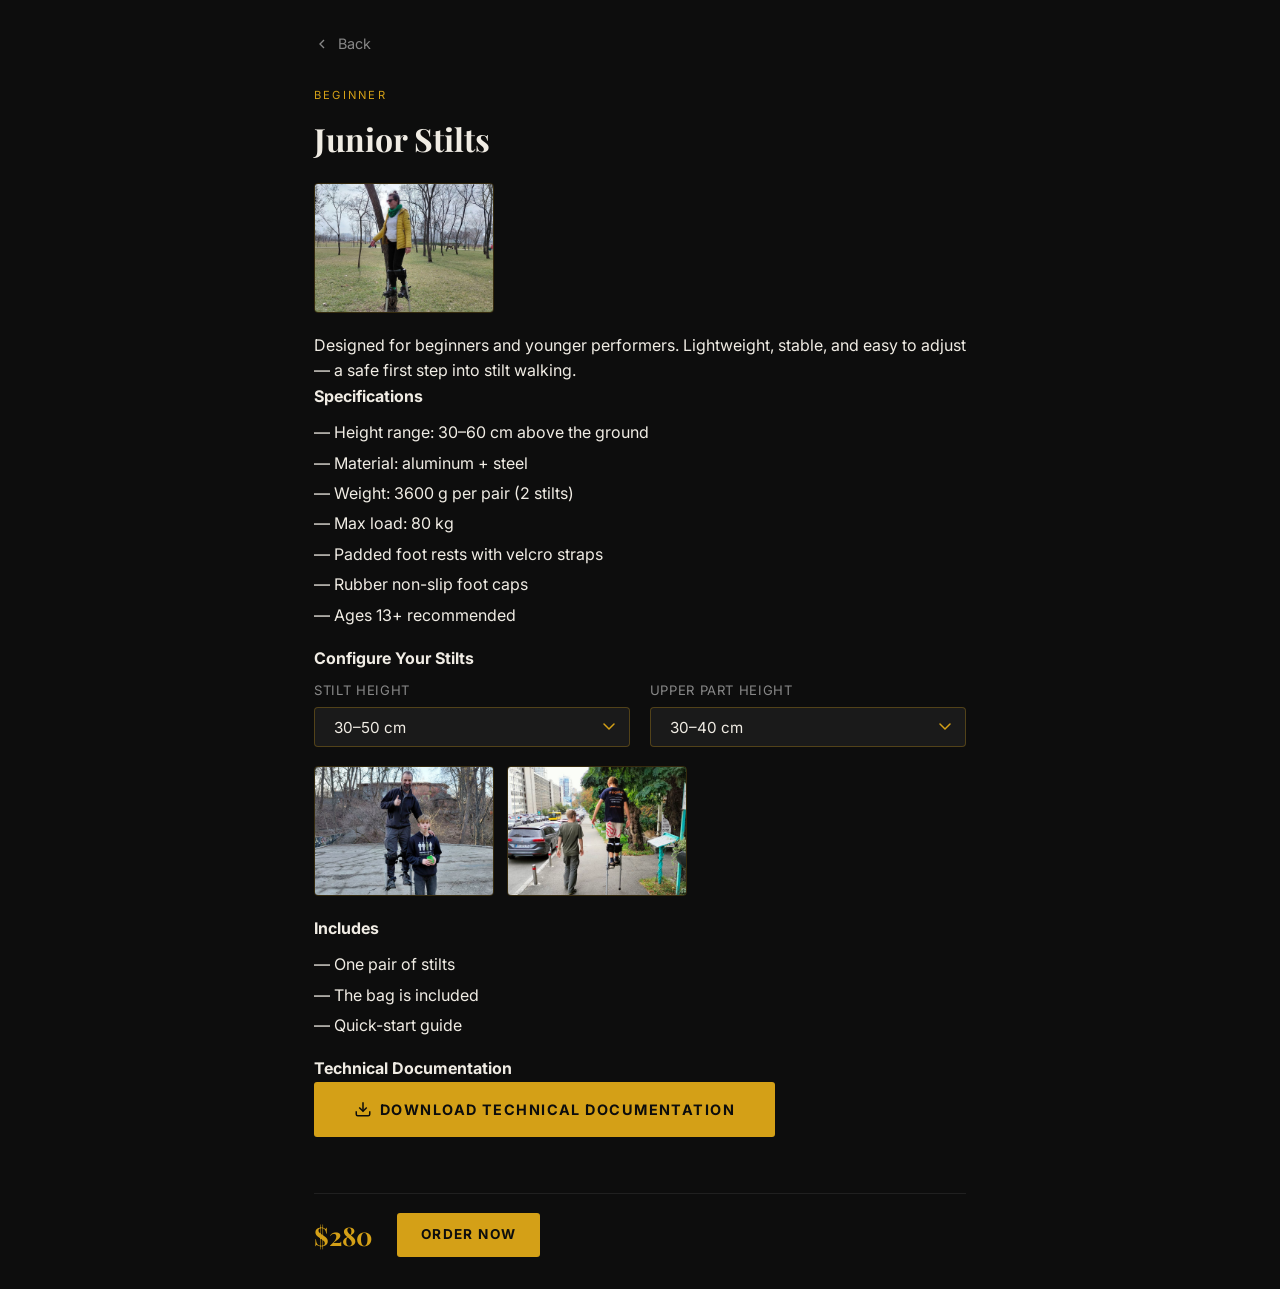
==== junior.html @ 0245d5d0 "Окремі вікна для товарів, додано фото в git" ====
<!DOCTYPE html>
<html lang="en">
<head>
  <meta charset="UTF-8" />
  <meta name="viewport" content="width=device-width, initial-scale=1.0" />
  <title>Junior Stilts — Dragon.Stilts</title>
  <link rel="preconnect" href="https://fonts.googleapis.com" />
  <link href="https://fonts.googleapis.com/css2?family=Playfair+Display:wght@700&family=Inter:wght@400;600;700&display=swap" rel="stylesheet" />
  <link rel="stylesheet" href="style.css" />
  <style>
    body { padding: 2rem 1.5rem; max-width: 700px; margin: 0 auto; }
    .product-page-back { display:inline-flex; align-items:center; gap:0.5rem; color:var(--gray); text-decoration:none; font-size:0.9rem; margin-bottom:2rem; transition:color 0.2s; }
    .product-page-back:hover { color:var(--accent); }
    .product-page-back svg { width:16px; height:16px; }
  </style>
</head>
<body>

  <a href="javascript:window.close()" class="product-page-back">
    <svg viewBox="0 0 24 24" fill="none" stroke="currentColor" stroke-width="2"><polyline points="15 18 9 12 15 6"/></svg>
    Back
  </a>

  <p class="product-card-tag">Beginner</p>
  <h1 style="font-family:var(--font-serif);font-size:2rem;color:var(--text);margin:0.3rem 0 1.2rem;">Junior Stilts</h1>

  <div class="modal-images">
    <img src="Gallery/stilts01.jpg" alt="Junior Stilts" class="modal-img-thumb" />
  </div>

  <p>Designed for beginners and younger performers. Lightweight, stable, and easy to adjust — a safe first step into stilt walking.</p>

  <h4>Specifications</h4>
  <ul style="list-style:none;margin:0.5rem 0 1rem;line-height:1.9;">
    <li>— Height range: 30–60 cm above the ground</li>
    <li>— Material: aluminum + steel</li>
    <li>— Weight: 3600 g per pair (2 stilts)</li>
    <li>— Max load: 80 kg</li>
    <li>— Padded foot rests with velcro straps</li>
    <li>— Rubber non-slip foot caps</li>
    <li>— Ages 13+ recommended</li>
  </ul>

  <h4>Configure Your Stilts</h4>
  <div class="dropdowns-row">
    <div class="dropdown-group">
      <label class="dropdown-label" for="junior-height">Stilt Height</label>
      <select class="height-select" id="junior-height">
        <option value="0">30–50 cm</option>
        <option value="40">60–90 cm (+$40)</option>
      </select>
    </div>
    <div class="dropdown-group">
      <label class="dropdown-label" for="junior-upper">Upper Part Height</label>
      <select class="height-select" id="junior-upper">
        <option value="0">30–40 cm</option>
        <option value="10">20–30 cm (+$10)</option>
        <option value="20">40–50 cm (+$20)</option>
      </select>
    </div>
  </div>

  <div class="modal-images" style="margin-top:1.2rem;">
    <img src="Gallery/stilts02.jpg" alt="Junior Stilts detail" class="modal-img-thumb" />
    <img src="Gallery/stilts03.jpg" alt="Junior Stilts side" class="modal-img-thumb" />
  </div>

  <h4>Includes</h4>
  <ul style="list-style:none;margin:0.5rem 0 1rem;line-height:1.9;">
    <li>— One pair of stilts</li>
    <li>— The bag is included</li>
    <li>— Quick-start guide</li>
  </ul>

  <h4>Technical Documentation</h4>
  <a href="Ergo Tripod Dragon.Kinbaku 2026_04_13.pdf" download class="btn" style="display:inline-flex;align-items:center;gap:0.5rem;margin-bottom:2rem;">
    <svg viewBox="0 0 24 24" fill="none" stroke="currentColor" stroke-width="2" style="width:18px;height:18px;"><path d="M21 15v4a2 2 0 0 1-2 2H5a2 2 0 0 1-2-2v-4"/><polyline points="7 10 12 15 17 10"/><line x1="12" y1="15" x2="12" y2="3"/></svg>
    Download Technical Documentation
  </a>

  <div class="details-footer">
    <span class="details-price" id="junior-price">$280</span>
    <a href="index.html#contact" class="btn" style="font-size:0.85rem;padding:0.7rem 1.5rem;">Order Now</a>
  </div>

  <!-- Lightbox -->
  <div class="lightbox" id="lightbox">
    <button class="lightbox-close">&times;</button>
    <img id="lightbox-img" src="" alt="" />
  </div>

  <script>
    // Price calculator
    const BASE = 280;
    function updatePrice() {
      const h = parseInt(document.getElementById('junior-height').value) || 0;
      const u = parseInt(document.getElementById('junior-upper').value) || 0;
      document.getElementById('junior-price').textContent = '$' + (BASE + h + u);
    }
    document.getElementById('junior-height').addEventListener('change', updatePrice);
    document.getElementById('junior-upper').addEventListener('change', updatePrice);

    // Lightbox
    const lightbox = document.getElementById('lightbox');
    const lightboxImg = document.getElementById('lightbox-img');
    document.querySelectorAll('.modal-img-thumb').forEach(img => {
      img.addEventListener('click', () => {
        lightboxImg.src = img.src;
        lightbox.classList.add('open');
      });
    });
    document.querySelector('.lightbox-close').addEventListener('click', () => lightbox.classList.remove('open'));
    lightbox.addEventListener('click', e => { if (e.target === lightbox) lightbox.classList.remove('open'); });
  </script>

</body>
</html>
---- style.css ----
/* === Variables === */
:root {
  --bg: #0d0d0d;
  --bg2: #141414;
  --accent: #d4a017;
  --accent2: #c0392b;
  --text: #f0ece4;
  --gray: #888;
  --font-serif: 'Playfair Display', Georgia, serif;
  --font-sans: 'Inter', system-ui, sans-serif;
}

* { box-sizing: border-box; margin: 0; padding: 0; }

html { scroll-behavior: smooth; }

body {
  background: var(--bg);
  color: var(--text);
  font-family: var(--font-sans);
  line-height: 1.6;
}

/* === Nav === */
nav {
  position: fixed;
  top: 0; left: 0; right: 0;
  z-index: 100;
  display: flex;
  align-items: center;
  justify-content: space-between;
  padding: 1.2rem 2.5rem;
  background: rgba(13,13,13,0.92);
  backdrop-filter: blur(8px);
  border-bottom: 1px solid rgba(212,160,23,0.15);
}

.nav-logo {
  font-family: var(--font-serif);
  font-size: 1.3rem;
  color: var(--accent);
  text-decoration: none;
  letter-spacing: 0.05em;
}

.nav-links {
  list-style: none;
  display: flex;
  gap: 2.5rem;
}

.nav-links a {
  color: var(--text);
  text-decoration: none;
  font-size: 0.85rem;
  letter-spacing: 0.15em;
  text-transform: uppercase;
  opacity: 0.8;
  transition: opacity 0.2s, color 0.2s;
}

.nav-links a:hover { opacity: 1; color: var(--accent); }

/* Burger */
.burger {
  display: none;
  flex-direction: column;
  gap: 5px;
  background: none;
  border: none;
  cursor: pointer;
  padding: 4px;
}
.burger span {
  display: block;
  width: 24px; height: 2px;
  background: var(--text);
  transition: all 0.3s;
}
.burger.active span:nth-child(1) { transform: translateY(7px) rotate(45deg); }
.burger.active span:nth-child(2) { opacity: 0; }
.burger.active span:nth-child(3) { transform: translateY(-7px) rotate(-45deg); }

@media (max-width: 700px) {
  .burger { display: flex; }
  .nav-links {
    display: none;
    position: absolute;
    top: 100%; left: 0; right: 0;
    flex-direction: column;
    gap: 0;
    background: rgba(13,13,13,0.98);
    border-bottom: 1px solid rgba(212,160,23,0.2);
  }
  .nav-links.open { display: flex; }
  .nav-links li { border-top: 1px solid rgba(255,255,255,0.05); }
  .nav-links a { display: block; padding: 1rem 2.5rem; }
}

/* === Hero === */
#hero {
  min-height: 100vh;
  display: flex;
  align-items: center;
  justify-content: center;
  text-align: center;
  padding: 8rem 2rem 4rem;
  position: relative;
  overflow: hidden;
}

.hero-bg {
  position: absolute;
  inset: 0;
  background:
    radial-gradient(ellipse 60% 60% at 50% 40%, rgba(212,160,23,0.08) 0%, transparent 70%),
    radial-gradient(ellipse 40% 40% at 80% 70%, rgba(192,57,43,0.06) 0%, transparent 60%);
}

.hero-lines {
  position: absolute;
  inset: 0;
  background-image:
    repeating-linear-gradient(90deg, rgba(212,160,23,0.04) 0px, rgba(212,160,23,0.04) 1px, transparent 1px, transparent 80px);
  pointer-events: none;
}

.hero-content { position: relative; z-index: 1; max-width: 800px; }

.hero-tag {
  display: inline-block;
  font-size: 0.75rem;
  letter-spacing: 0.3em;
  text-transform: uppercase;
  color: var(--accent);
  border: 1px solid rgba(212,160,23,0.4);
  padding: 0.4rem 1.2rem;
  border-radius: 2px;
  margin-bottom: 2rem;
}

.hero-title {
  font-family: var(--font-serif);
  font-size: clamp(3rem, 8vw, 6rem);
  font-weight: 700;
  line-height: 1.05;
  color: var(--text);
  margin-bottom: 1.5rem;
}

.hero-title span { color: var(--accent); }

.hero-desc {
  font-size: 1.1rem;
  color: var(--gray);
  max-width: 520px;
  margin: 0 auto 2.5rem;
  line-height: 1.8;
}

.btn {
  display: inline-block;
  padding: 1rem 2.5rem;
  background: var(--accent);
  color: #0d0d0d;
  text-decoration: none;
  font-weight: 700;
  font-size: 0.9rem;
  letter-spacing: 0.1em;
  text-transform: uppercase;
  border-radius: 3px;
  transition: opacity 0.2s, transform 0.2s;
}
.btn:hover { opacity: 0.85; transform: translateY(-2px); }

.btn-outline {
  display: inline-block;
  padding: 1rem 2.5rem;
  border: 1px solid var(--accent);
  color: var(--accent);
  text-decoration: none;
  font-weight: 600;
  font-size: 0.9rem;
  letter-spacing: 0.1em;
  text-transform: uppercase;
  border-radius: 3px;
  transition: background 0.2s, color 0.2s;
  margin-left: 1rem;
}
.btn-outline:hover { background: var(--accent); color: #0d0d0d; }

/* === Section commons === */
section { padding: 6rem 2rem; }

.section-label {
  font-size: 0.72rem;
  letter-spacing: 0.3em;
  text-transform: uppercase;
  color: var(--accent);
  margin-bottom: 0.75rem;
}

.section-title {
  font-family: var(--font-serif);
  font-size: clamp(2rem, 4vw, 3rem);
  font-weight: 700;
  color: var(--text);
  margin-bottom: 3rem;
}

/* === Products === */
#products { background: var(--bg2); }

.products-grid {
  max-width: 1100px;
  margin: 0 auto;
  display: grid;
  grid-template-columns: repeat(auto-fit, minmax(300px, 1fr));
  gap: 2rem;
}

.product-card {
  background: #1a1a1a;
  border: 1px solid rgba(212,160,23,0.12);
  border-radius: 4px;
  overflow: hidden;
  transition: border-color 0.3s, transform 0.3s;
  cursor: pointer;
}

.product-card:hover {
  border-color: rgba(212,160,23,0.5);
  transform: translateY(-4px);
}

.product-card-img {
  width: 100%;
  height: 220px;
  background: linear-gradient(135deg, #1e1e1e 0%, #2a2a2a 100%);
  display: flex;
  align-items: center;
  justify-content: center;
  font-size: 4rem;
}

.product-card-body { padding: 1.5rem; }

.product-card-tag {
  font-size: 0.7rem;
  letter-spacing: 0.2em;
  text-transform: uppercase;
  color: var(--accent);
  margin-bottom: 0.5rem;
}

.product-card-name {
  font-family: var(--font-serif);
  font-size: 1.3rem;
  color: var(--text);
  margin-bottom: 0.5rem;
}

.product-card-desc {
  font-size: 0.88rem;
  color: var(--gray);
  line-height: 1.7;
  margin-bottom: 1.2rem;
}

.product-card-price {
  font-size: 1.4rem;
  font-weight: 700;
  color: var(--accent);
  margin-bottom: 1rem;
}

.product-card-link {
  font-size: 0.8rem;
  letter-spacing: 0.15em;
  text-transform: uppercase;
  color: var(--accent);
  text-decoration: none;
  border-bottom: 1px solid rgba(212,160,23,0.4);
  transition: border-color 0.2s;
}
.product-card-link:hover { border-color: var(--accent); }

/* === Why us === */
#why { max-width: 1100px; margin: 0 auto; }

.why-grid {
  display: grid;
  grid-template-columns: repeat(auto-fit, minmax(220px, 1fr));
  gap: 2.5rem;
}

.why-item { }

.why-icon {
  font-size: 2rem;
  margin-bottom: 1rem;
}

.why-title {
  font-family: var(--font-serif);
  font-size: 1.1rem;
  color: var(--text);
  margin-bottom: 0.5rem;
}

.why-desc { font-size: 0.88rem; color: var(--gray); line-height: 1.7; }

/* === About === */
#about {
  background: var(--bg2);
  border-top: 1px solid rgba(212,160,23,0.1);
  border-bottom: 1px solid rgba(212,160,23,0.1);
}

.about-inner {
  max-width: 700px;
  margin: 0 auto;
}

.about-inner p {
  color: var(--gray);
  font-size: 1rem;
  line-height: 1.9;
  margin-bottom: 1.2rem;
}

.about-stats {
  display: flex;
  gap: 3rem;
  margin-top: 2.5rem;
  flex-wrap: wrap;
}

.stat-num {
  font-family: var(--font-serif);
  font-size: 2.5rem;
  color: var(--accent);
  font-weight: 700;
}

.stat-label { font-size: 0.8rem; color: var(--gray); letter-spacing: 0.1em; text-transform: uppercase; }

/* === Contact === */
#contact { max-width: 700px; margin: 0 auto; }

.contact-desc { color: var(--gray); margin-bottom: 2.5rem; line-height: 1.8; }

.contact-links { display: flex; flex-direction: column; gap: 1rem; }

.contact-link {
  display: flex;
  align-items: center;
  gap: 1rem;
  color: var(--text);
  text-decoration: none;
  font-size: 0.95rem;
  padding: 1rem 1.5rem;
  border: 1px solid rgba(255,255,255,0.08);
  border-radius: 4px;
  transition: border-color 0.2s, background 0.2s;
}

.contact-link:hover {
  border-color: rgba(212,160,23,0.4);
  background: rgba(212,160,23,0.04);
  color: var(--accent);
}

.contact-link svg { width: 20px; height: 20px; flex-shrink: 0; }

/* === Modal === */
.modal-overlay {
  display: none;
  position: fixed;
  inset: 0;
  background: rgba(0,0,0,0.82);
  z-index: 1000;
  align-items: center;
  justify-content: center;
  padding: 1.5rem;
}
.modal-overlay.open { display: flex; }

.modal-box {
  background: #141414;
  border: 1px solid rgba(212,160,23,0.2);
  border-radius: 6px;
  max-width: 640px;
  width: 100%;
  max-height: 88vh;
  overflow-y: auto;
  padding: 2.5rem 2rem 2rem;
  position: relative;
  color: var(--gray);
  font-size: 0.93rem;
  line-height: 1.8;
}

.modal-close {
  position: absolute;
  top: 1rem;
  right: 1.2rem;
  background: none;
  border: none;
  color: var(--gray);
  font-size: 1.8rem;
  cursor: pointer;
  line-height: 1;
  transition: color 0.2s;
}
.modal-close:hover { color: var(--accent); }

.modal-title {
  font-family: var(--font-serif);
  font-size: 1.8rem;
  color: var(--text);
  margin-bottom: 0.3rem;
}

.modal-box h4 {
  color: var(--text);
  font-family: var(--font-serif);
  font-weight: normal;
  margin: 1.5rem 0 0.5rem;
  font-size: 1.05rem;
}
.modal-box ul { list-style: none; margin: 0.5rem 0 1rem; }
.modal-box ul li::before { content: "— "; color: var(--accent); }
.modal-box p { margin-bottom: 0.5rem; }

/* Images in modal */
.modal-images {
  display: flex;
  gap: 0.8rem;
  margin: 1.2rem 0;
  flex-wrap: wrap;
}
.modal-img-thumb {
  width: 180px;
  height: 130px;
  object-fit: cover;
  border-radius: 4px;
  border: 1px solid rgba(212,160,23,0.2);
  cursor: zoom-in;
  transition: border-color 0.2s, transform 0.2s;
}
.modal-img-thumb:hover {
  border-color: var(--accent);
  transform: scale(1.03);
}

/* Dropdowns row */
.dropdowns-row {
  display: flex;
  gap: 1.2rem;
  flex-wrap: wrap;
  margin: 0.5rem 0 1.2rem;
}
.dropdown-group {
  display: flex;
  flex-direction: column;
  gap: 0.4rem;
  flex: 1;
  min-width: 160px;
}
.dropdown-label {
  font-size: 0.82rem;
  color: var(--gray);
  letter-spacing: 0.05em;
  text-transform: uppercase;
}
/* Height dropdown */
.height-select-wrap {
  margin: 0.5rem 0 1.2rem;
}
.height-select {
  background: #1a1a1a;
  color: var(--text);
  border: 1px solid rgba(212,160,23,0.3);
  border-radius: 4px;
  padding: 0.6rem 1.2rem;
  font-size: 0.95rem;
  font-family: var(--font-sans);
  cursor: pointer;
  outline: none;
  min-width: 160px;
  appearance: none;
  background-image: url("data:image/svg+xml,%3Csvg xmlns='http://www.w3.org/2000/svg' width='12' height='8' viewBox='0 0 12 8'%3E%3Cpath d='M1 1l5 5 5-5' stroke='%23d4a017' stroke-width='1.5' fill='none' stroke-linecap='round'/%3E%3C/svg%3E");
  background-repeat: no-repeat;
  background-position: right 0.9rem center;
  padding-right: 2.5rem;
}
.height-select:focus { border-color: var(--accent); }
.height-select option { background: #1a1a1a; }

/* Lightbox */
.lightbox {
  display: none;
  position: fixed;
  inset: 0;
  background: rgba(0,0,0,0.95);
  z-index: 2000;
  align-items: center;
  justify-content: center;
}
.lightbox.open { display: flex; }
.lightbox img {
  max-width: 92vw;
  max-height: 92vh;
  object-fit: contain;
  border-radius: 4px;
}
.lightbox-close {
  position: fixed;
  top: 1.2rem;
  right: 1.5rem;
  background: none;
  border: none;
  color: #fff;
  font-size: 2.2rem;
  cursor: pointer;
  z-index: 2001;
  line-height: 1;
}
.lightbox-close:hover { color: var(--accent); }

.details-footer {
  display: flex;
  align-items: center;
  gap: 1.5rem;
  margin-top: 1.5rem;
  padding-top: 1.2rem;
  border-top: 1px solid rgba(255,255,255,0.08);
}

.details-price {
  font-size: 1.6rem;
  font-weight: 700;
  color: var(--accent);
  font-family: var(--font-serif);
}

/* === Footer === */
footer {
  text-align: center;
  padding: 2rem;
  color: var(--gray);
  font-size: 0.82rem;
  border-top: 1px solid rgba(255,255,255,0.06);
  letter-spacing: 0.05em;
}

/* === Fade-in === */
.fade-in { opacity: 0; transform: translateY(24px); transition: opacity 0.7s ease, transform 0.7s ease; }
.fade-in.visible { opacity: 1; transform: translateY(0); }

/* === Responsive === */
@media (max-width: 600px) {
  nav { padding: 1rem 1.5rem; }
  section { padding: 4rem 1.5rem; }
  .btn-outline { margin-left: 0; margin-top: 1rem; }
  .about-stats { gap: 2rem; }
  .modal-header, .modal-scroll, .modal-footer { padding-left: 1.2rem; padding-right: 1.2rem; }
}
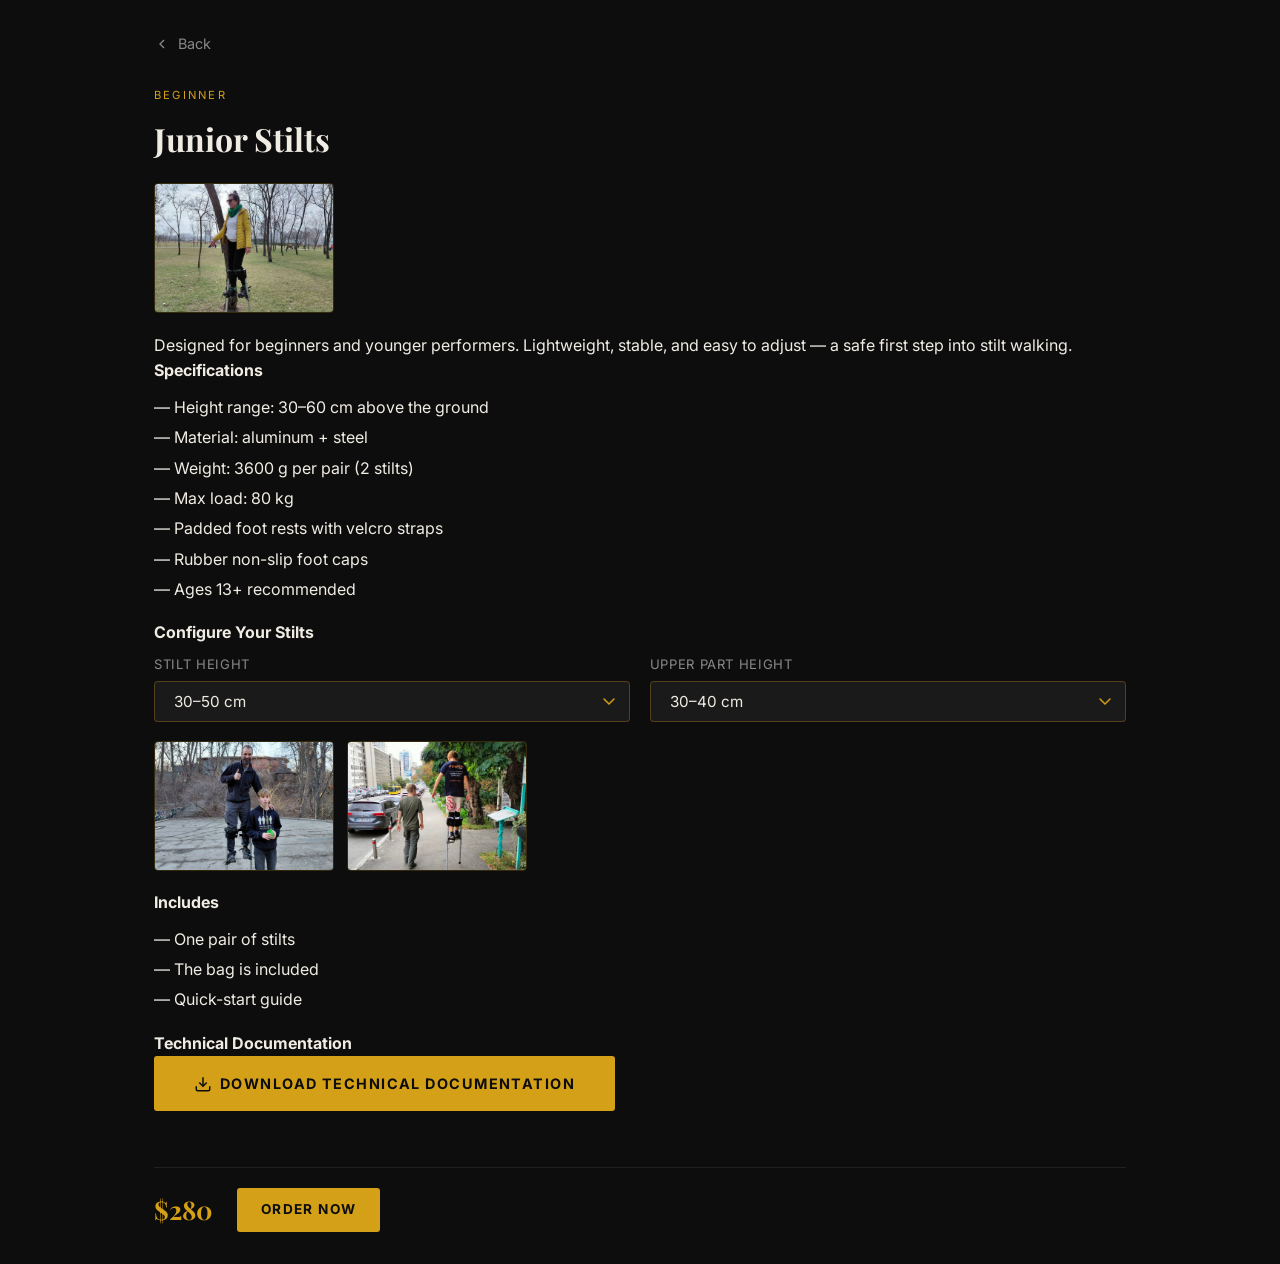
==== commit fed176b7: "Товари відкриваються у вкладці, повна ширина сторінки" ====
--- a/junior.html
+++ b/junior.html
@@ -8,7 +8,7 @@
   <link href="https://fonts.googleapis.com/css2?family=Playfair+Display:wght@700&family=Inter:wght@400;600;700&display=swap" rel="stylesheet" />
   <link rel="stylesheet" href="style.css" />
   <style>
-    body { padding: 2rem 1.5rem; max-width: 700px; margin: 0 auto; }
+    body { padding: 2rem 4rem; max-width: 1100px; margin: 0 auto; }
     .product-page-back { display:inline-flex; align-items:center; gap:0.5rem; color:var(--gray); text-decoration:none; font-size:0.9rem; margin-bottom:2rem; transition:color 0.2s; }
     .product-page-back:hover { color:var(--accent); }
     .product-page-back svg { width:16px; height:16px; }
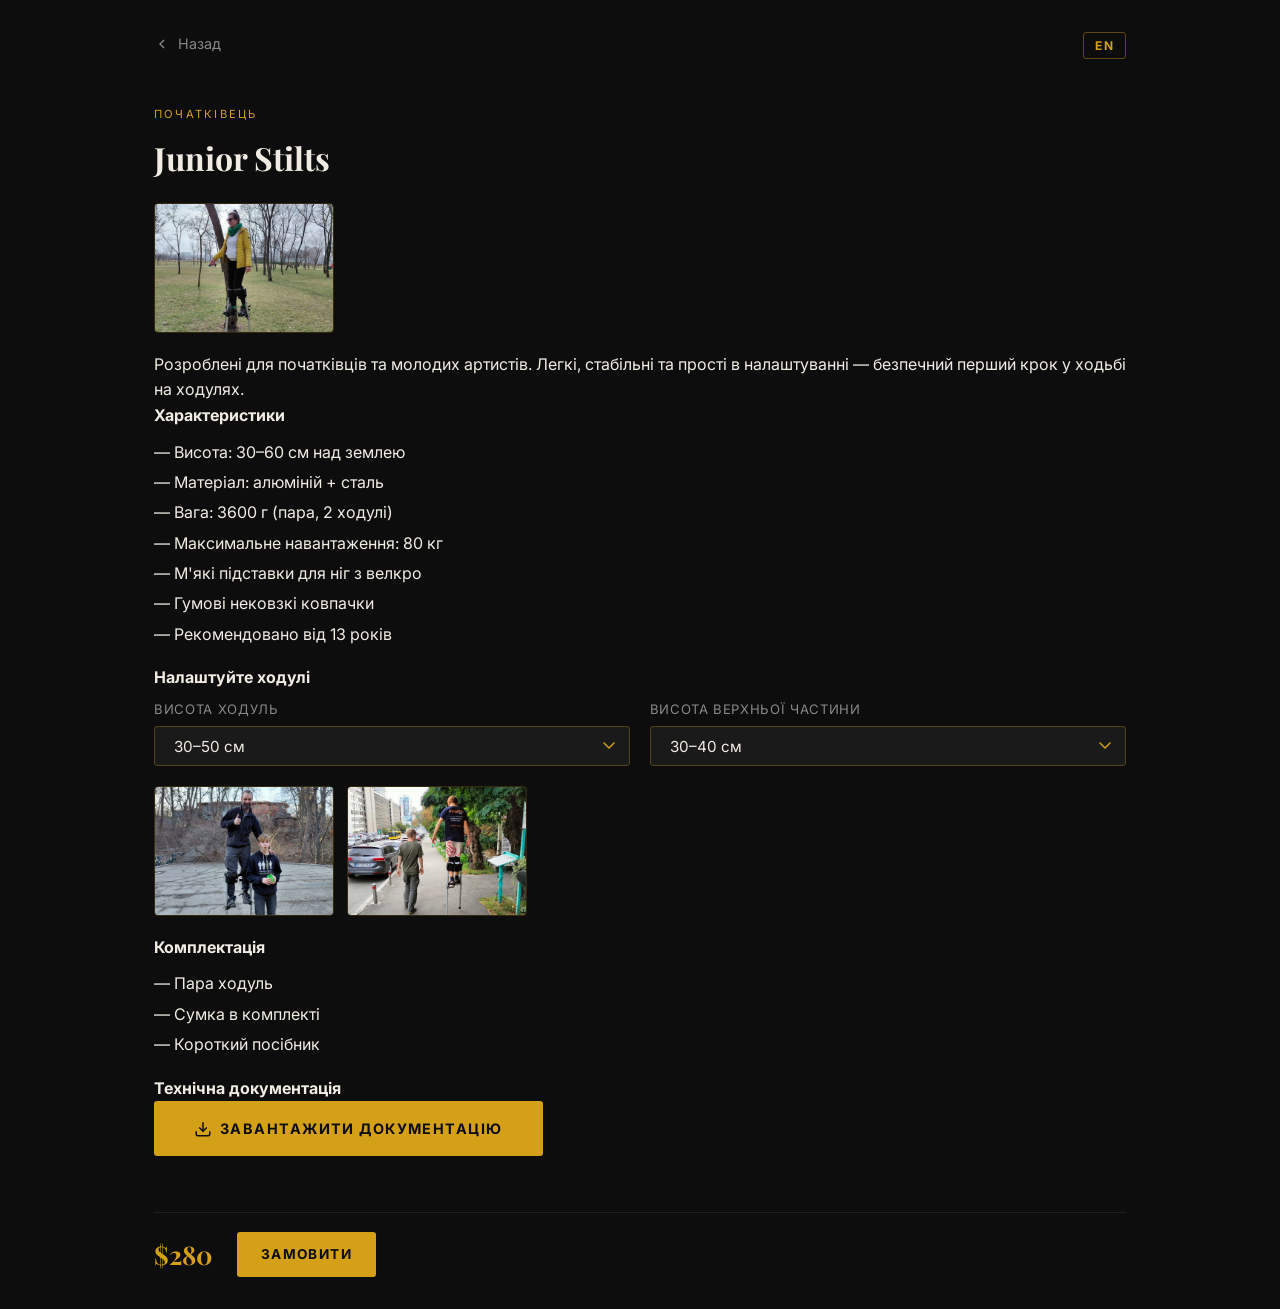
==== commit 22e44077: "Двомовний сайт UA/EN: перемикач у nav, всі сторінки перекладені" ====
--- a/junior.html
+++ b/junior.html
@@ -1,5 +1,5 @@
 <!DOCTYPE html>
-<html lang="en">
+<html lang="uk">
 <head>
   <meta charset="UTF-8" />
   <meta name="viewport" content="width=device-width, initial-scale=1.0" />
@@ -12,50 +12,54 @@
     .product-page-back { display:inline-flex; align-items:center; gap:0.5rem; color:var(--gray); text-decoration:none; font-size:0.9rem; margin-bottom:2rem; transition:color 0.2s; }
     .product-page-back:hover { color:var(--accent); }
     .product-page-back svg { width:16px; height:16px; }
+    .page-header { display:flex; justify-content:space-between; align-items:flex-start; flex-wrap:wrap; gap:1rem; margin-bottom:1.2rem; }
   </style>
 </head>
 <body>
 
-  <a href="javascript:window.close()" class="product-page-back">
-    <svg viewBox="0 0 24 24" fill="none" stroke="currentColor" stroke-width="2"><polyline points="15 18 9 12 15 6"/></svg>
-    Back
-  </a>
+  <div class="page-header">
+    <a href="javascript:window.close()" class="product-page-back">
+      <svg viewBox="0 0 24 24" fill="none" stroke="currentColor" stroke-width="2"><polyline points="15 18 9 12 15 6"/></svg>
+      <span data-ua="Назад" data-en="Back">Назад</span>
+    </a>
+    <button id="lang-toggle" class="lang-btn">EN</button>
+  </div>
 
-  <p class="product-card-tag">Beginner</p>
+  <p class="product-card-tag" data-ua="Початківець" data-en="Beginner">Початківець</p>
   <h1 style="font-family:var(--font-serif);font-size:2rem;color:var(--text);margin:0.3rem 0 1.2rem;">Junior Stilts</h1>
 
   <div class="modal-images">
     <img src="Gallery/stilts01.jpg" alt="Junior Stilts" class="modal-img-thumb" />
   </div>
 
-  <p>Designed for beginners and younger performers. Lightweight, stable, and easy to adjust — a safe first step into stilt walking.</p>
+  <p data-ua="Розроблені для початківців та молодих артистів. Легкі, стабільні та прості в налаштуванні — безпечний перший крок у ходьбі на ходулях." data-en="Designed for beginners and younger performers. Lightweight, stable, and easy to adjust — a safe first step into stilt walking.">Розроблені для початківців та молодих артистів. Легкі, стабільні та прості в налаштуванні — безпечний перший крок у ходьбі на ходулях.</p>
 
-  <h4>Specifications</h4>
+  <h4 data-ua="Характеристики" data-en="Specifications">Характеристики</h4>
   <ul style="list-style:none;margin:0.5rem 0 1rem;line-height:1.9;">
-    <li>— Height range: 30–60 cm above the ground</li>
-    <li>— Material: aluminum + steel</li>
-    <li>— Weight: 3600 g per pair (2 stilts)</li>
-    <li>— Max load: 80 kg</li>
-    <li>— Padded foot rests with velcro straps</li>
-    <li>— Rubber non-slip foot caps</li>
-    <li>— Ages 13+ recommended</li>
+    <li data-ua="— Висота: 30–60 см над землею" data-en="— Height range: 30–60 cm above the ground">— Висота: 30–60 см над землею</li>
+    <li data-ua="— Матеріал: алюміній + сталь" data-en="— Material: aluminum + steel">— Матеріал: алюміній + сталь</li>
+    <li data-ua="— Вага: 3600 г (пара, 2 ходулі)" data-en="— Weight: 3600 g per pair (2 stilts)">— Вага: 3600 г (пара, 2 ходулі)</li>
+    <li data-ua="— Максимальне навантаження: 80 кг" data-en="— Max load: 80 kg">— Максимальне навантаження: 80 кг</li>
+    <li data-ua="— М'які підставки для ніг з велкро" data-en="— Padded foot rests with velcro straps">— М'які підставки для ніг з велкро</li>
+    <li data-ua="— Гумові нековзкі ковпачки" data-en="— Rubber non-slip foot caps">— Гумові нековзкі ковпачки</li>
+    <li data-ua="— Рекомендовано від 13 років" data-en="— Ages 13+ recommended">— Рекомендовано від 13 років</li>
   </ul>
 
-  <h4>Configure Your Stilts</h4>
+  <h4 data-ua="Налаштуйте ходулі" data-en="Configure Your Stilts">Налаштуйте ходулі</h4>
   <div class="dropdowns-row">
     <div class="dropdown-group">
-      <label class="dropdown-label" for="junior-height">Stilt Height</label>
+      <label class="dropdown-label" for="junior-height" data-ua="Висота ходуль" data-en="Stilt Height">Висота ходуль</label>
       <select class="height-select" id="junior-height">
-        <option value="0">30–50 cm</option>
-        <option value="40">60–90 cm (+$40)</option>
+        <option value="0" data-ua="30–50 см" data-en="30–50 cm">30–50 см</option>
+        <option value="40" data-ua="60–90 см (+$40)" data-en="60–90 cm (+$40)">60–90 см (+$40)</option>
       </select>
     </div>
     <div class="dropdown-group">
-      <label class="dropdown-label" for="junior-upper">Upper Part Height</label>
+      <label class="dropdown-label" for="junior-upper" data-ua="Висота верхньої частини" data-en="Upper Part Height">Висота верхньої частини</label>
       <select class="height-select" id="junior-upper">
-        <option value="0">30–40 cm</option>
-        <option value="10">20–30 cm (+$10)</option>
-        <option value="20">40–50 cm (+$20)</option>
+        <option value="0" data-ua="30–40 см" data-en="30–40 cm">30–40 см</option>
+        <option value="10" data-ua="20–30 см (+$10)" data-en="20–30 cm (+$10)">20–30 см (+$10)</option>
+        <option value="20" data-ua="40–50 см (+$20)" data-en="40–50 cm (+$20)">40–50 см (+$20)</option>
       </select>
     </div>
   </div>
@@ -65,22 +69,22 @@
     <img src="Gallery/stilts03.jpg" alt="Junior Stilts side" class="modal-img-thumb" />
   </div>
 
-  <h4>Includes</h4>
+  <h4 data-ua="Комплектація" data-en="Includes">Комплектація</h4>
   <ul style="list-style:none;margin:0.5rem 0 1rem;line-height:1.9;">
-    <li>— One pair of stilts</li>
-    <li>— The bag is included</li>
-    <li>— Quick-start guide</li>
+    <li data-ua="— Пара ходуль" data-en="— One pair of stilts">— Пара ходуль</li>
+    <li data-ua="— Сумка в комплекті" data-en="— The bag is included">— Сумка в комплекті</li>
+    <li data-ua="— Короткий посібник" data-en="— Quick-start guide">— Короткий посібник</li>
   </ul>
 
-  <h4>Technical Documentation</h4>
+  <h4 data-ua="Технічна документація" data-en="Technical Documentation">Технічна документація</h4>
   <a href="Ergo Tripod Dragon.Kinbaku 2026_04_13.pdf" download class="btn" style="display:inline-flex;align-items:center;gap:0.5rem;margin-bottom:2rem;">
     <svg viewBox="0 0 24 24" fill="none" stroke="currentColor" stroke-width="2" style="width:18px;height:18px;"><path d="M21 15v4a2 2 0 0 1-2 2H5a2 2 0 0 1-2-2v-4"/><polyline points="7 10 12 15 17 10"/><line x1="12" y1="15" x2="12" y2="3"/></svg>
-    Download Technical Documentation
+    <span data-ua="Завантажити документацію" data-en="Download Technical Documentation">Завантажити документацію</span>
   </a>
 
   <div class="details-footer">
     <span class="details-price" id="junior-price">$280</span>
-    <a href="index.html#contact" class="btn" style="font-size:0.85rem;padding:0.7rem 1.5rem;">Order Now</a>
+    <a href="index.html#contact" class="btn" style="font-size:0.85rem;padding:0.7rem 1.5rem;" data-ua="Замовити" data-en="Order Now">Замовити</a>
   </div>
 
   <!-- Lightbox -->
@@ -90,6 +94,25 @@
   </div>
 
   <script>
+    // Language (sync with main page)
+    function setLang(lang) {
+      document.querySelectorAll('[data-ua]').forEach(el => {
+        if (el.tagName === 'OPTION') {
+          el.textContent = el.dataset[lang];
+        } else {
+          el.textContent = el.dataset[lang];
+        }
+      });
+      document.documentElement.lang = lang === 'ua' ? 'uk' : 'en';
+      document.getElementById('lang-toggle').textContent = lang === 'ua' ? 'EN' : 'UA';
+      localStorage.setItem('lang', lang);
+    }
+    const savedLang = localStorage.getItem('lang') || 'ua';
+    setLang(savedLang);
+    document.getElementById('lang-toggle').addEventListener('click', () => {
+      setLang((localStorage.getItem('lang') || 'ua') === 'ua' ? 'en' : 'ua');
+    });
+
     // Price calculator
     const BASE = 280;
     function updatePrice() {
@@ -104,10 +127,7 @@
     const lightbox = document.getElementById('lightbox');
     const lightboxImg = document.getElementById('lightbox-img');
     document.querySelectorAll('.modal-img-thumb').forEach(img => {
-      img.addEventListener('click', () => {
-        lightboxImg.src = img.src;
-        lightbox.classList.add('open');
-      });
+      img.addEventListener('click', () => { lightboxImg.src = img.src; lightbox.classList.add('open'); });
     });
     document.querySelector('.lightbox-close').addEventListener('click', () => lightbox.classList.remove('open'));
     lightbox.addEventListener('click', e => { if (e.target === lightbox) lightbox.classList.remove('open'); });
--- a/style.css
+++ b/style.css
@@ -60,6 +60,32 @@
 }
 
 .nav-links a:hover { opacity: 1; color: var(--accent); }
+
+/* Nav right group */
+.nav-right {
+  display: flex;
+  align-items: center;
+  gap: 1rem;
+}
+
+/* Language toggle */
+.lang-btn {
+  background: none;
+  border: 1px solid rgba(212,160,23,0.4);
+  color: var(--accent);
+  font-family: var(--font-sans);
+  font-size: 0.75rem;
+  font-weight: 700;
+  letter-spacing: 0.1em;
+  padding: 0.3rem 0.7rem;
+  border-radius: 3px;
+  cursor: pointer;
+  transition: background 0.2s, color 0.2s;
+}
+.lang-btn:hover {
+  background: var(--accent);
+  color: #000;
+}
 
 /* Burger */
 .burger {
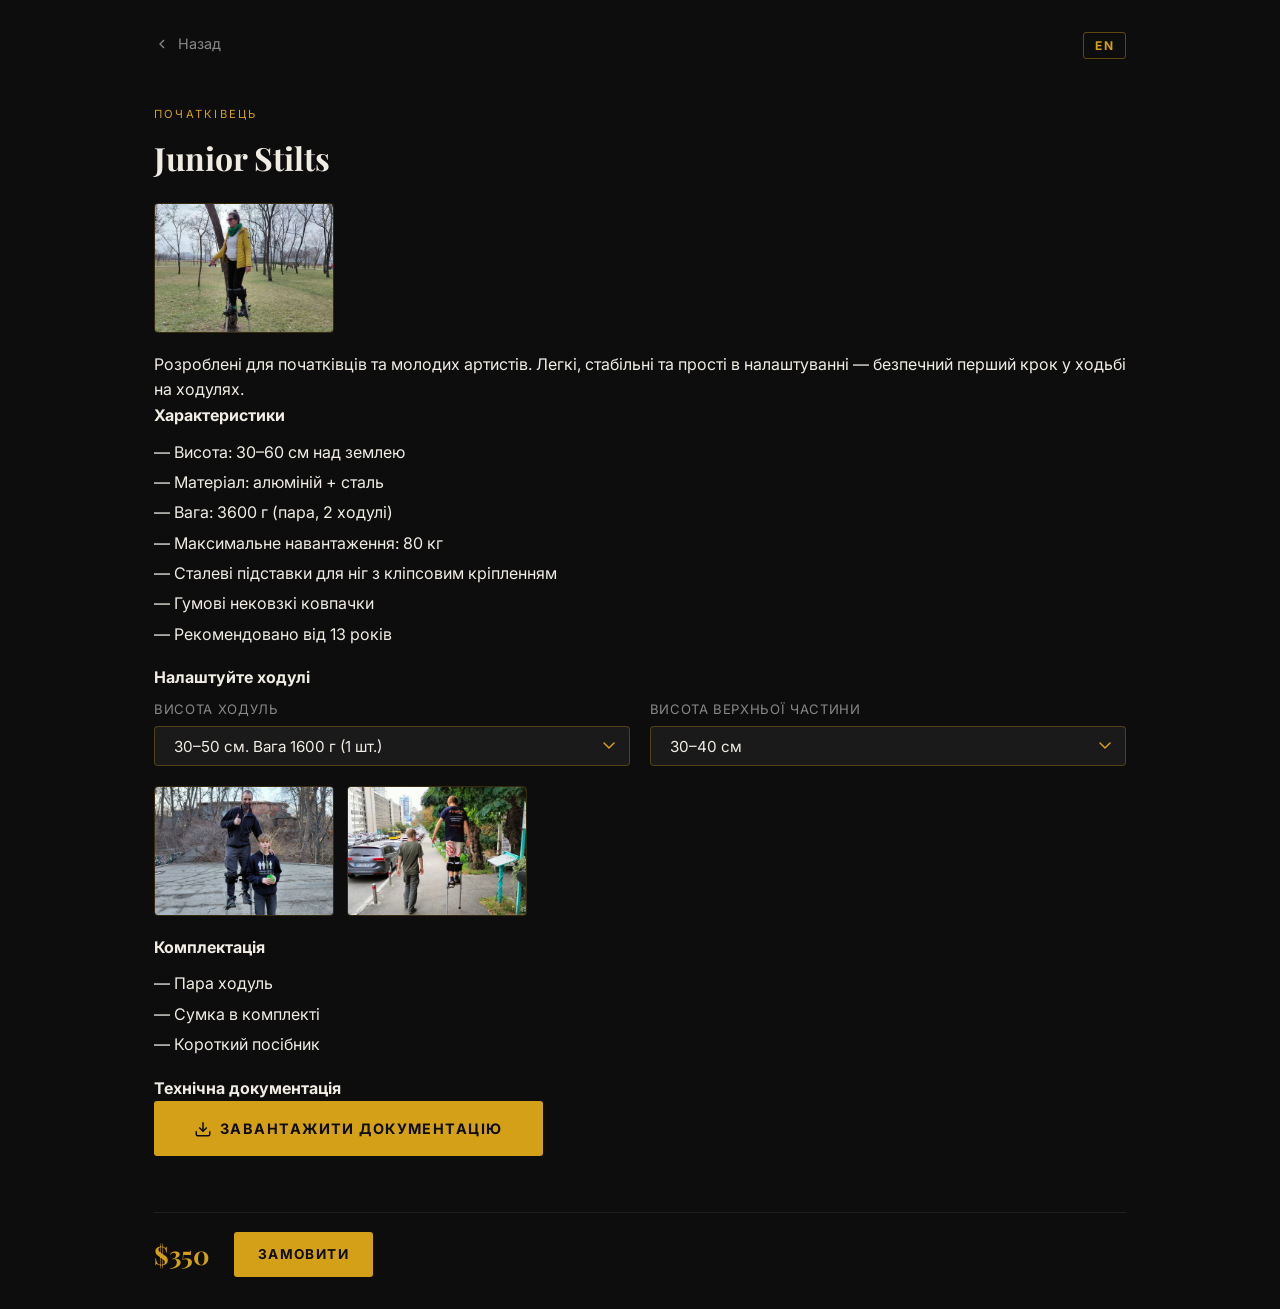
==== commit e9ae7eed: "Junior Stilts: оновлено ціну $350, dropdown з вагою, підставки кліпсові" ====
--- a/junior.html
+++ b/junior.html
@@ -40,7 +40,7 @@
     <li data-ua="— Матеріал: алюміній + сталь" data-en="— Material: aluminum + steel">— Матеріал: алюміній + сталь</li>
     <li data-ua="— Вага: 3600 г (пара, 2 ходулі)" data-en="— Weight: 3600 g per pair (2 stilts)">— Вага: 3600 г (пара, 2 ходулі)</li>
     <li data-ua="— Максимальне навантаження: 80 кг" data-en="— Max load: 80 kg">— Максимальне навантаження: 80 кг</li>
-    <li data-ua="— М'які підставки для ніг з велкро" data-en="— Padded foot rests with velcro straps">— М'які підставки для ніг з велкро</li>
+    <li data-ua="— Сталеві підставки для ніг з кліпсовим кріпленням" data-en="— Steel foot rests with a clip fastening system">— Сталеві підставки для ніг з кліпсовим кріпленням</li>
     <li data-ua="— Гумові нековзкі ковпачки" data-en="— Rubber non-slip foot caps">— Гумові нековзкі ковпачки</li>
     <li data-ua="— Рекомендовано від 13 років" data-en="— Ages 13+ recommended">— Рекомендовано від 13 років</li>
   </ul>
@@ -50,16 +50,16 @@
     <div class="dropdown-group">
       <label class="dropdown-label" for="junior-height" data-ua="Висота ходуль" data-en="Stilt Height">Висота ходуль</label>
       <select class="height-select" id="junior-height">
-        <option value="0" data-ua="30–50 см" data-en="30–50 cm">30–50 см</option>
-        <option value="40" data-ua="60–90 см (+$40)" data-en="60–90 cm (+$40)">60–90 см (+$40)</option>
+        <option value="0" data-ua="30–50 см. Вага 1600 г (1 шт.)" data-en="30–50 cm. Weight 1600 g (each)">30–50 см. Вага 1600 г (1 шт.)</option>
+        <option value="20" data-ua="50–90 см. Вага 1800 г (1 шт.) (+$20)" data-en="50–90 cm. Weight 1800 g (each) (+$20)">50–90 см. Вага 1800 г (1 шт.) (+$20)</option>
       </select>
     </div>
     <div class="dropdown-group">
       <label class="dropdown-label" for="junior-upper" data-ua="Висота верхньої частини" data-en="Upper Part Height">Висота верхньої частини</label>
       <select class="height-select" id="junior-upper">
         <option value="0" data-ua="30–40 см" data-en="30–40 cm">30–40 см</option>
-        <option value="10" data-ua="20–30 см (+$10)" data-en="20–30 cm (+$10)">20–30 см (+$10)</option>
-        <option value="20" data-ua="40–50 см (+$20)" data-en="40–50 cm (+$20)">40–50 см (+$20)</option>
+        <option value="0" data-ua="20–30 см" data-en="20–30 cm">20–30 см</option>
+        <option value="0" data-ua="40–50 см" data-en="40–50 cm">40–50 см</option>
       </select>
     </div>
   </div>
@@ -83,7 +83,7 @@
   </a>
 
   <div class="details-footer">
-    <span class="details-price" id="junior-price">$280</span>
+    <span class="details-price" id="junior-price">$350</span>
     <a href="index.html#contact" class="btn" style="font-size:0.85rem;padding:0.7rem 1.5rem;" data-ua="Замовити" data-en="Order Now">Замовити</a>
   </div>
 
@@ -114,7 +114,7 @@
     });
 
     // Price calculator
-    const BASE = 280;
+    const BASE = 350;
     function updatePrice() {
       const h = parseInt(document.getElementById('junior-height').value) || 0;
       const u = parseInt(document.getElementById('junior-upper').value) || 0;
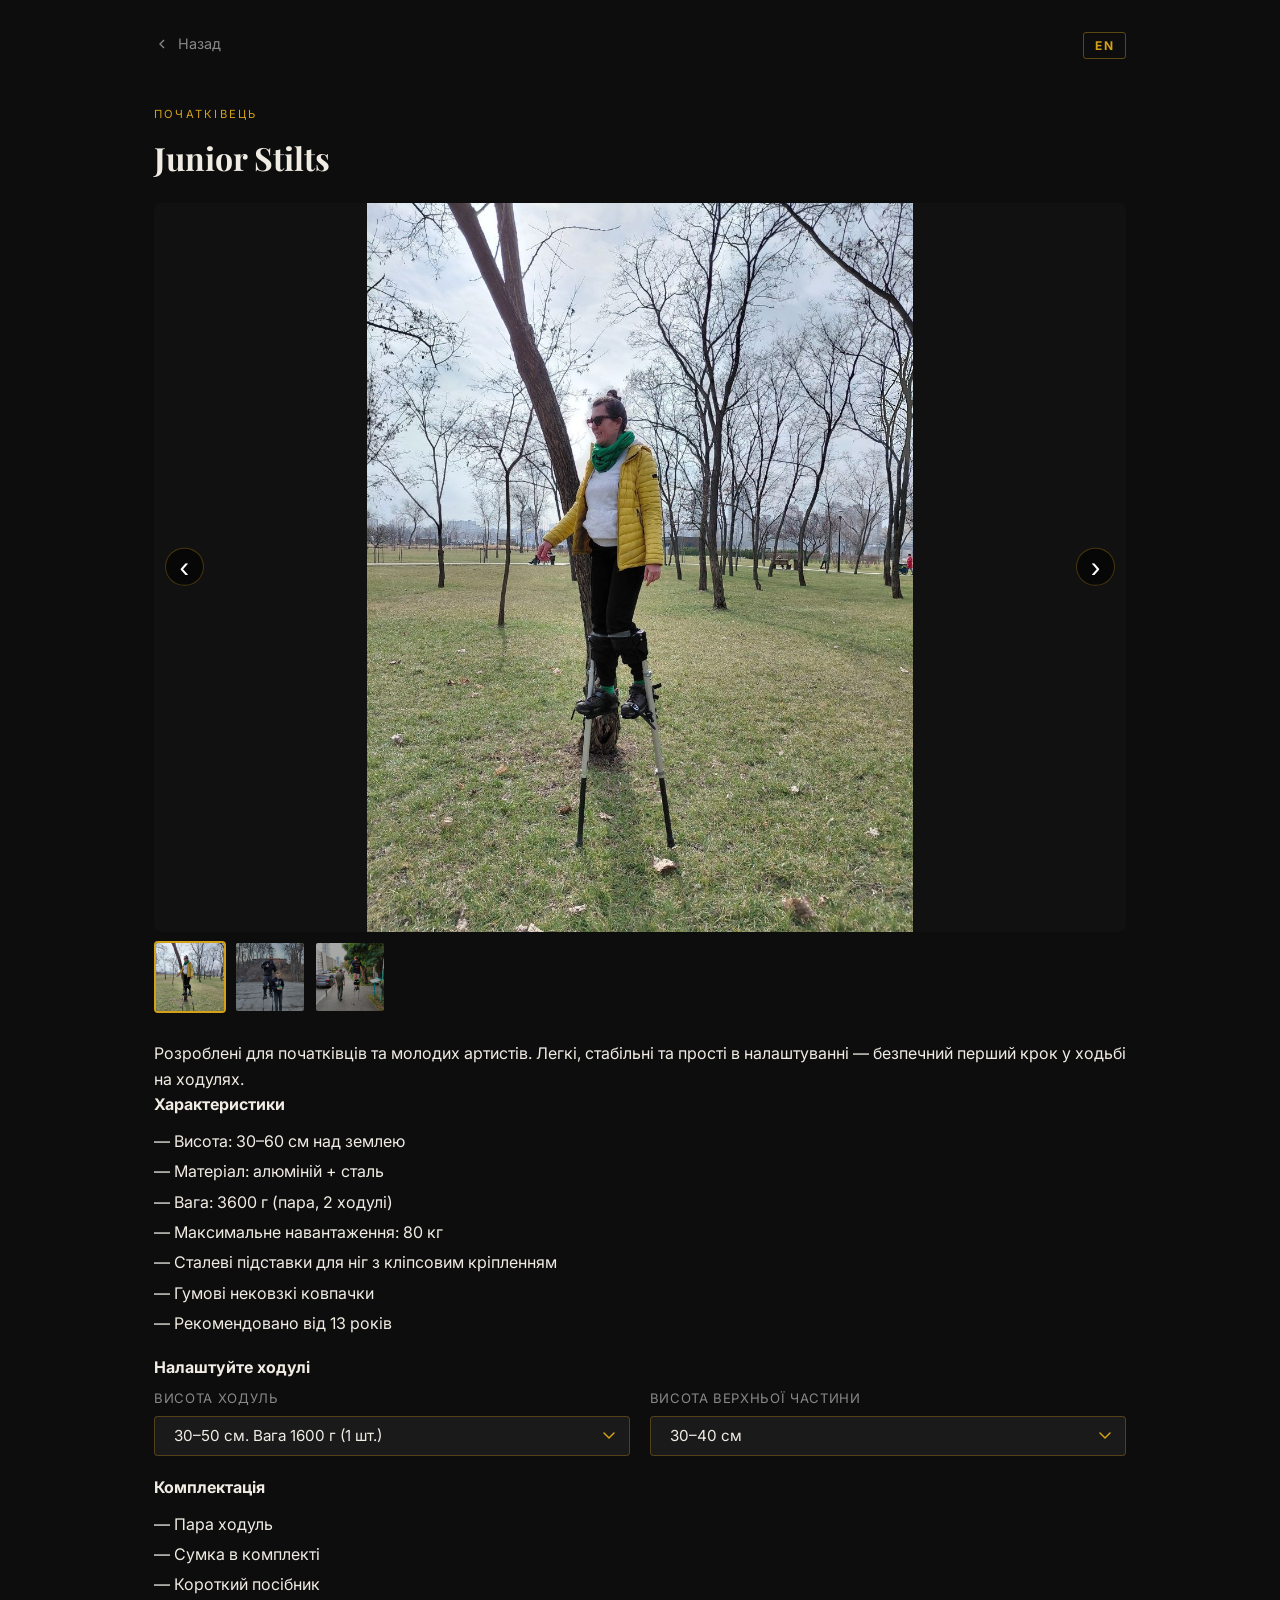
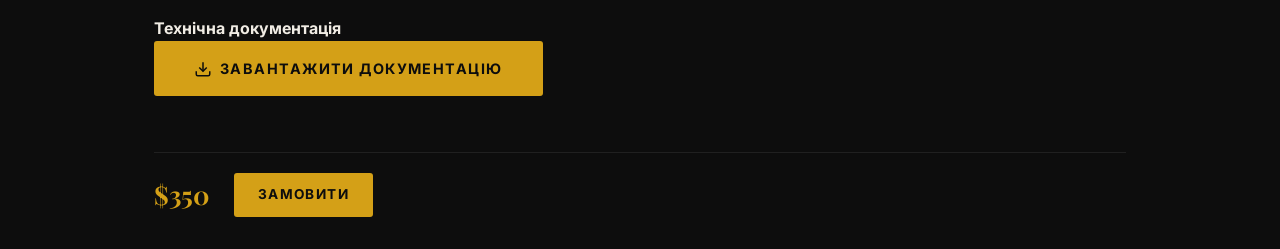
==== commit 229abb55: "Галерея з прокруткою: велике фото + мініатюри + стрілки (junior.html)" ====
--- a/junior.html
+++ b/junior.html
@@ -28,8 +28,17 @@
   <p class="product-card-tag" data-ua="Початківець" data-en="Beginner">Початківець</p>
   <h1 style="font-family:var(--font-serif);font-size:2rem;color:var(--text);margin:0.3rem 0 1.2rem;">Junior Stilts</h1>
 
-  <div class="modal-images">
-    <img src="Gallery/stilts01.jpg" alt="Junior Stilts" class="modal-img-thumb" />
+  <div class="gallery" id="product-gallery">
+    <div class="gallery-main">
+      <button class="gallery-arrow gallery-prev" aria-label="Prev">&#8249;</button>
+      <img class="gallery-main-img" id="gallery-main-img" src="Gallery/stilts01.jpg" alt="Junior Stilts" />
+      <button class="gallery-arrow gallery-next" aria-label="Next">&#8250;</button>
+    </div>
+    <div class="gallery-thumbs" id="gallery-thumbs">
+      <img class="gallery-thumb active" src="Gallery/stilts01.jpg" alt="" data-index="0" />
+      <img class="gallery-thumb" src="Gallery/stilts02.jpg" alt="" data-index="1" />
+      <img class="gallery-thumb" src="Gallery/stilts03.jpg" alt="" data-index="2" />
+    </div>
   </div>
 
   <p data-ua="Розроблені для початківців та молодих артистів. Легкі, стабільні та прості в налаштуванні — безпечний перший крок у ходьбі на ходулях." data-en="Designed for beginners and younger performers. Lightweight, stable, and easy to adjust — a safe first step into stilt walking.">Розроблені для початківців та молодих артистів. Легкі, стабільні та прості в налаштуванні — безпечний перший крок у ходьбі на ходулях.</p>
@@ -64,10 +73,6 @@
     </div>
   </div>
 
-  <div class="modal-images" style="margin-top:1.2rem;">
-    <img src="Gallery/stilts02.jpg" alt="Junior Stilts detail" class="modal-img-thumb" />
-    <img src="Gallery/stilts03.jpg" alt="Junior Stilts side" class="modal-img-thumb" />
-  </div>
 
   <h4 data-ua="Комплектація" data-en="Includes">Комплектація</h4>
   <ul style="list-style:none;margin:0.5rem 0 1rem;line-height:1.9;">
@@ -123,12 +128,26 @@
     document.getElementById('junior-height').addEventListener('change', updatePrice);
     document.getElementById('junior-upper').addEventListener('change', updatePrice);
 
-    // Lightbox
+    // Gallery
+    const thumbs = [...document.querySelectorAll('.gallery-thumb')];
+    const mainImg = document.getElementById('gallery-main-img');
     const lightbox = document.getElementById('lightbox');
     const lightboxImg = document.getElementById('lightbox-img');
-    document.querySelectorAll('.modal-img-thumb').forEach(img => {
-      img.addEventListener('click', () => { lightboxImg.src = img.src; lightbox.classList.add('open'); });
-    });
+    let current = 0;
+
+    function showSlide(idx) {
+      current = (idx + thumbs.length) % thumbs.length;
+      mainImg.src = thumbs[current].src;
+      thumbs.forEach((t, i) => t.classList.toggle('active', i === current));
+      thumbs[current].scrollIntoView({ behavior: 'smooth', block: 'nearest', inline: 'center' });
+    }
+
+    thumbs.forEach((t, i) => t.addEventListener('click', () => showSlide(i)));
+    document.querySelector('.gallery-prev').addEventListener('click', () => showSlide(current - 1));
+    document.querySelector('.gallery-next').addEventListener('click', () => showSlide(current + 1));
+
+    // Lightbox on main image click
+    mainImg.addEventListener('click', () => { lightboxImg.src = mainImg.src; lightbox.classList.add('open'); });
     document.querySelector('.lightbox-close').addEventListener('click', () => lightbox.classList.remove('open'));
     lightbox.addEventListener('click', e => { if (e.target === lightbox) lightbox.classList.remove('open'); });
   </script>
--- a/style.css
+++ b/style.css
@@ -515,6 +515,7 @@
   cursor: pointer;
   outline: none;
   min-width: 160px;
+  width: 100%;
   appearance: none;
   background-image: url("data:image/svg+xml,%3Csvg xmlns='http://www.w3.org/2000/svg' width='12' height='8' viewBox='0 0 12 8'%3E%3Cpath d='M1 1l5 5 5-5' stroke='%23d4a017' stroke-width='1.5' fill='none' stroke-linecap='round'/%3E%3C/svg%3E");
   background-repeat: no-repeat;
@@ -571,6 +572,72 @@
   font-family: var(--font-serif);
 }
 
+/* === Product Gallery === */
+.gallery {
+  margin-bottom: 1.5rem;
+}
+.gallery-main {
+  position: relative;
+  background: #111;
+  border-radius: 8px;
+  overflow: hidden;
+  aspect-ratio: 4/3;
+  cursor: zoom-in;
+}
+.gallery-main-img {
+  width: 100%;
+  height: 100%;
+  object-fit: contain;
+  display: block;
+  transition: opacity 0.2s;
+}
+.gallery-arrow {
+  position: absolute;
+  top: 50%;
+  transform: translateY(-50%);
+  background: rgba(0,0,0,0.55);
+  border: 1px solid rgba(212,160,23,0.3);
+  color: #fff;
+  font-size: 1.8rem;
+  line-height: 1;
+  width: 2.4rem;
+  height: 2.4rem;
+  border-radius: 50%;
+  cursor: pointer;
+  z-index: 10;
+  display: flex;
+  align-items: center;
+  justify-content: center;
+  transition: background 0.2s, border-color 0.2s;
+}
+.gallery-arrow:hover { background: rgba(212,160,23,0.3); border-color: var(--accent); }
+.gallery-prev { left: 0.7rem; }
+.gallery-next { right: 0.7rem; }
+.gallery-thumbs {
+  display: flex;
+  gap: 0.5rem;
+  margin-top: 0.6rem;
+  overflow-x: auto;
+  padding-bottom: 4px;
+  scrollbar-width: thin;
+  scrollbar-color: rgba(212,160,23,0.4) transparent;
+}
+.gallery-thumbs::-webkit-scrollbar { height: 4px; }
+.gallery-thumbs::-webkit-scrollbar-thumb { background: rgba(212,160,23,0.4); border-radius: 2px; }
+.gallery-thumb {
+  width: 72px;
+  height: 72px;
+  object-fit: cover;
+  border-radius: 4px;
+  border: 2px solid transparent;
+  cursor: pointer;
+  flex-shrink: 0;
+  opacity: 0.65;
+  transition: opacity 0.2s, border-color 0.2s;
+}
+.gallery-thumb:hover { opacity: 1; }
+.gallery-thumb.active { border-color: var(--accent); opacity: 1; }
+
 /* === Footer === */
 footer {
   text-align: center;
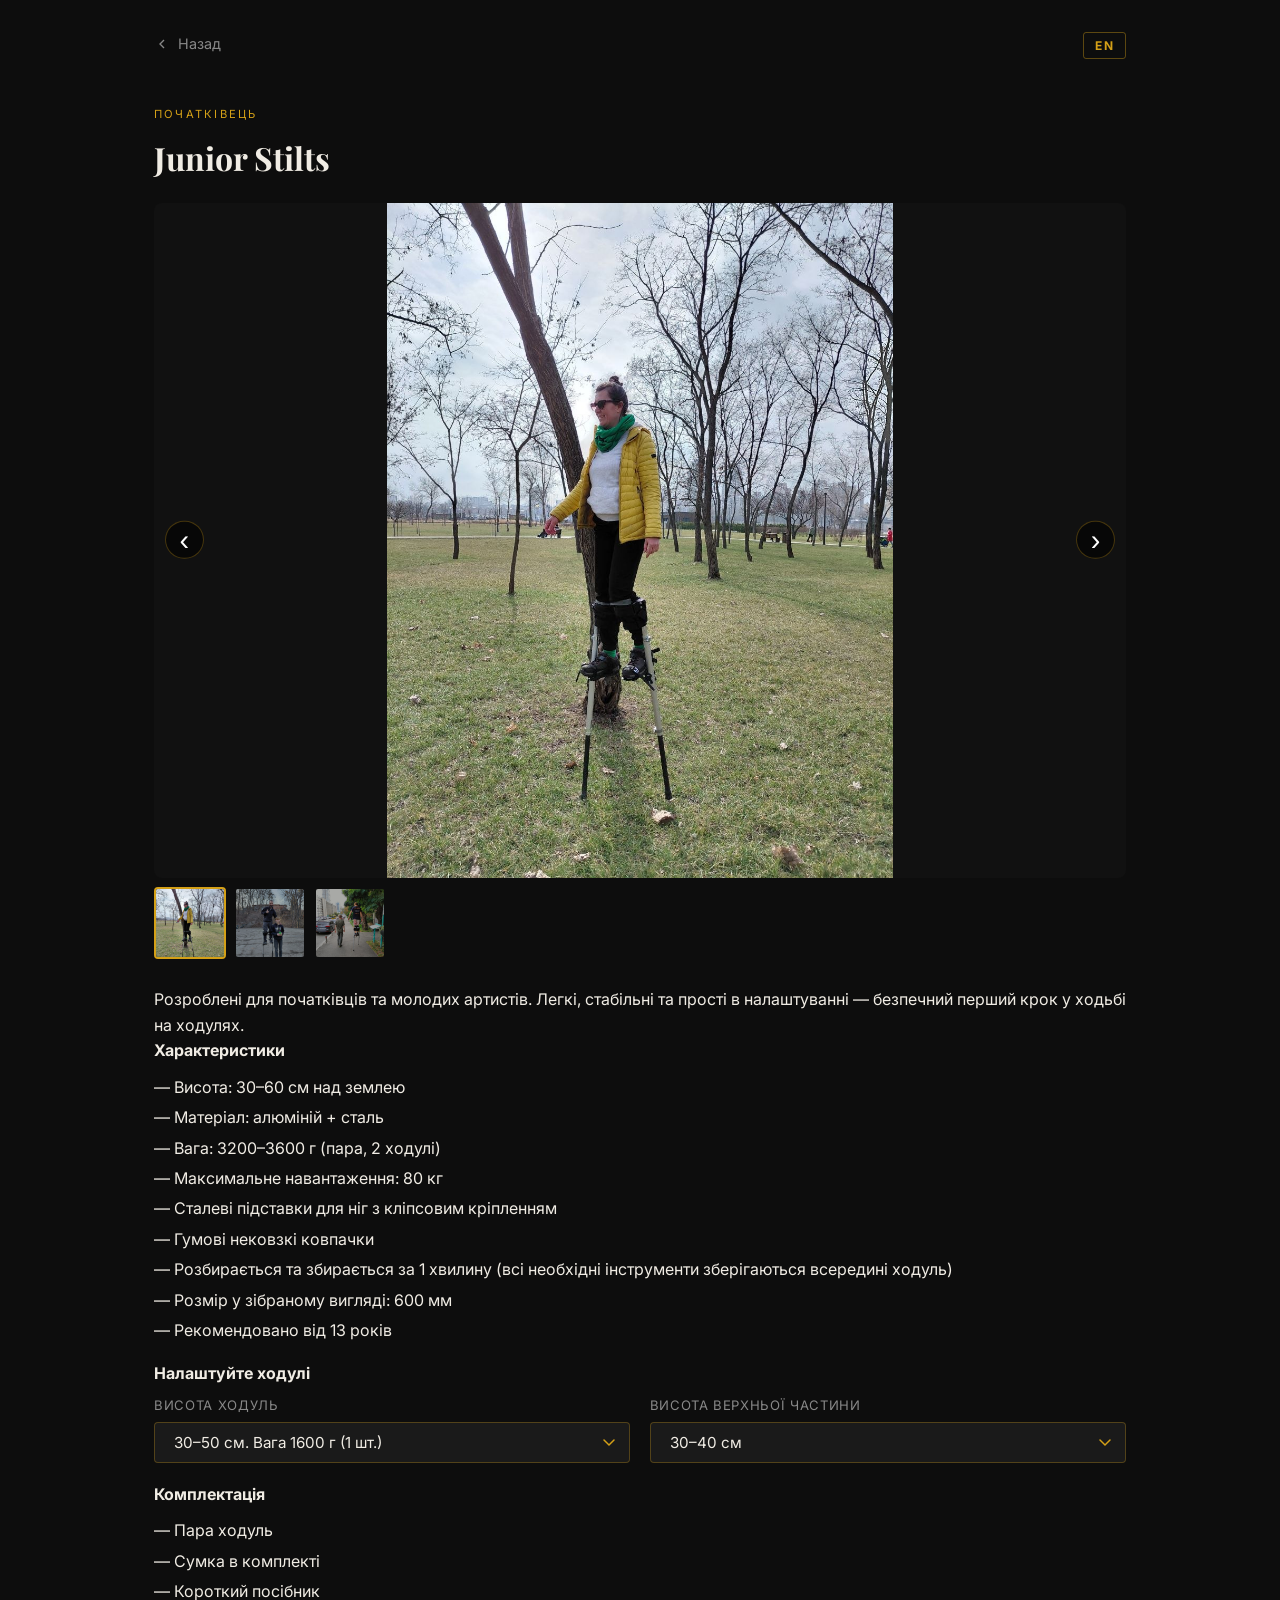
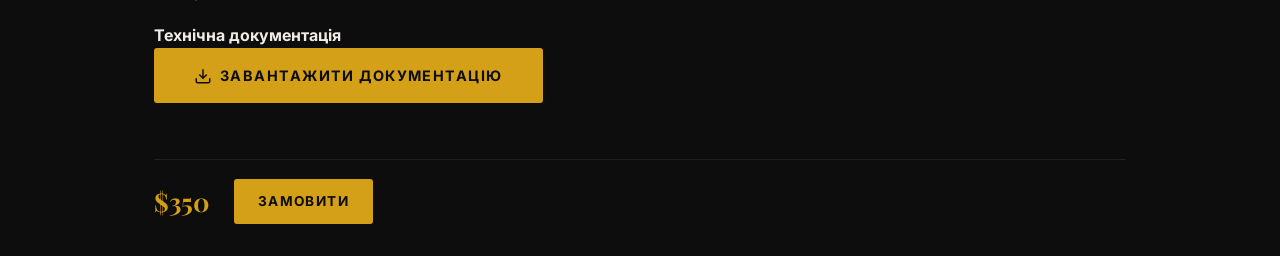
==== commit f28886fa: "Навігація: порядок меню по README; Junior: вага 3200-3600г, 2 нових характеристики" ====
--- a/junior.html
+++ b/junior.html
@@ -47,10 +47,12 @@
   <ul style="list-style:none;margin:0.5rem 0 1rem;line-height:1.9;">
     <li data-ua="— Висота: 30–60 см над землею" data-en="— Height range: 30–60 cm above the ground">— Висота: 30–60 см над землею</li>
     <li data-ua="— Матеріал: алюміній + сталь" data-en="— Material: aluminum + steel">— Матеріал: алюміній + сталь</li>
-    <li data-ua="— Вага: 3600 г (пара, 2 ходулі)" data-en="— Weight: 3600 g per pair (2 stilts)">— Вага: 3600 г (пара, 2 ходулі)</li>
+    <li data-ua="— Вага: 3200–3600 г (пара, 2 ходулі)" data-en="— Weight: 3200–3600 g per pair (2 stilts)">— Вага: 3200–3600 г (пара, 2 ходулі)</li>
     <li data-ua="— Максимальне навантаження: 80 кг" data-en="— Max load: 80 kg">— Максимальне навантаження: 80 кг</li>
     <li data-ua="— Сталеві підставки для ніг з кліпсовим кріпленням" data-en="— Steel foot rests with a clip fastening system">— Сталеві підставки для ніг з кліпсовим кріпленням</li>
     <li data-ua="— Гумові нековзкі ковпачки" data-en="— Rubber non-slip foot caps">— Гумові нековзкі ковпачки</li>
+    <li data-ua="— Розбирається та збирається за 1 хвилину (всі необхідні інструменти зберігаються всередині ходуль)" data-en="— Disassembles and assembles in 1 minute (all necessary tools are stored inside the stilts)">— Розбирається та збирається за 1 хвилину (всі необхідні інструменти зберігаються всередині ходуль)</li>
+    <li data-ua="— Розмір у зібраному вигляді: 600 мм" data-en="— Size when assembled: 600 mm">— Розмір у зібраному вигляді: 600 мм</li>
     <li data-ua="— Рекомендовано від 13 років" data-en="— Ages 13+ recommended">— Рекомендовано від 13 років</li>
   </ul>
 
--- a/style.css
+++ b/style.css
@@ -572,6 +572,15 @@
   font-family: var(--font-serif);
 }
 
+/* === Main Page Gallery === */
+.main-gallery {
+  max-width: 700px;
+  margin: 0 auto;
+}
+.main-gallery .gallery-main-img {
+  cursor: zoom-in;
+}
+
 /* === Product Gallery === */
 .gallery {
   margin-bottom: 1.5rem;
@@ -581,12 +590,16 @@
   background: #111;
   border-radius: 8px;
   overflow: hidden;
-  aspect-ratio: 4/3;
   cursor: zoom-in;
+  display: flex;
+  align-items: center;
+  justify-content: center;
+  max-height: 75vh;
 }
 .gallery-main-img {
   width: 100%;
-  height: 100%;
+  height: auto;
+  max-height: 75vh;
   object-fit: contain;
   display: block;
   transition: opacity 0.2s;
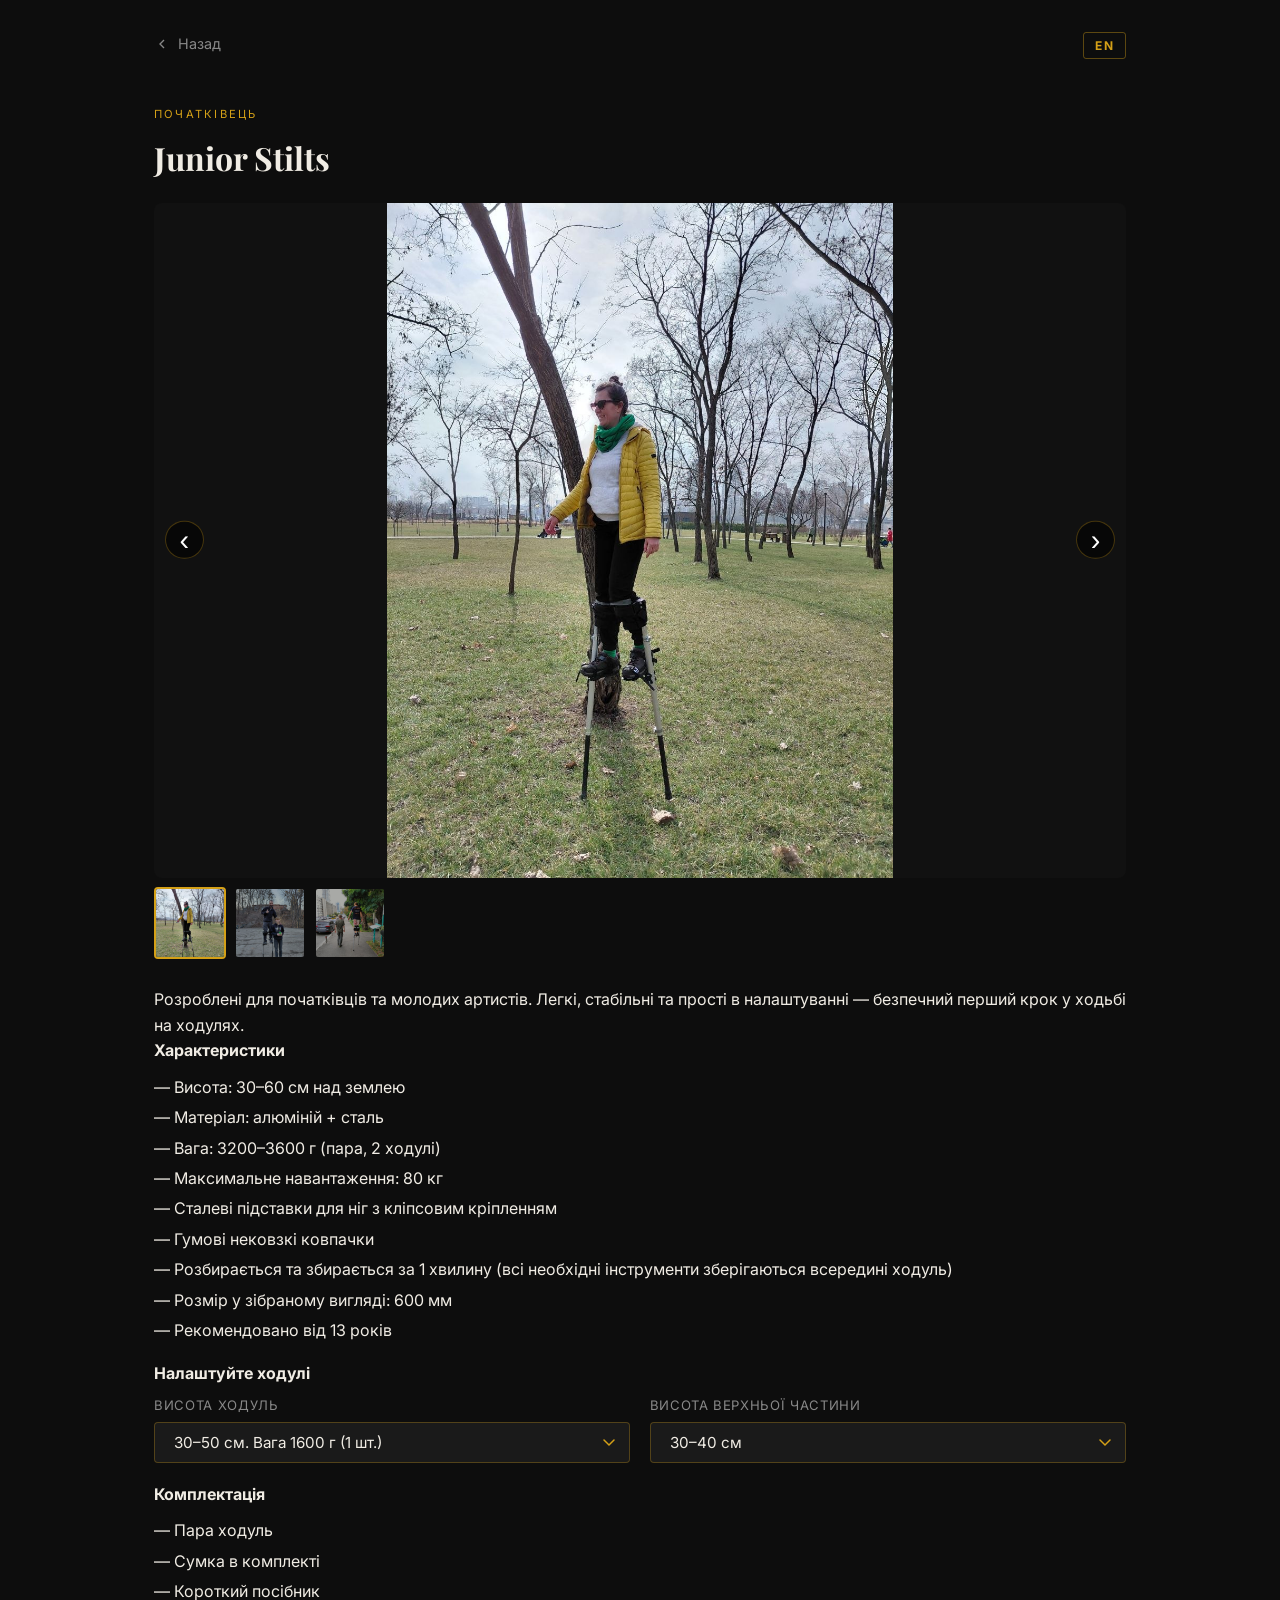
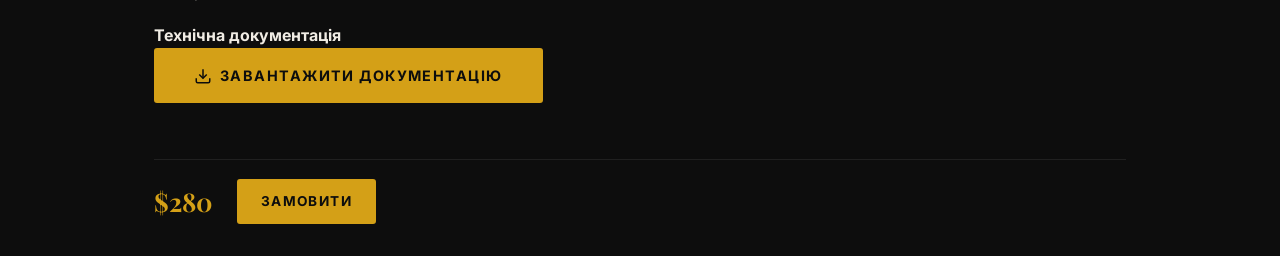
==== commit 7ecf7f48: "Junior Stilts: виправити базову ціну $350 → $280 згідно README Co-Authored-By: Claude Sonnet 4.6 <no" ====
--- a/junior.html
+++ b/junior.html
@@ -90,7 +90,7 @@
   </a>
 
   <div class="details-footer">
-    <span class="details-price" id="junior-price">$350</span>
+    <span class="details-price" id="junior-price">$280</span>
     <a href="index.html#contact" class="btn" style="font-size:0.85rem;padding:0.7rem 1.5rem;" data-ua="Замовити" data-en="Order Now">Замовити</a>
   </div>
 
@@ -121,7 +121,7 @@
     });
 
     // Price calculator
-    const BASE = 350;
+    const BASE = 280;
     function updatePrice() {
       const h = parseInt(document.getElementById('junior-height').value) || 0;
       const u = parseInt(document.getElementById('junior-upper').value) || 0;
--- a/style.css
+++ b/style.css
@@ -572,6 +572,15 @@
   font-family: var(--font-serif);
 }
 
+.product-card--disabled {
+  opacity: 0.45;
+  cursor: default;
+  pointer-events: none;
+}
+.coming-soon {
+  color: var(--gray) !important;
+}
+
 /* === Main Page Gallery === */
 .main-gallery {
   max-width: 700px;
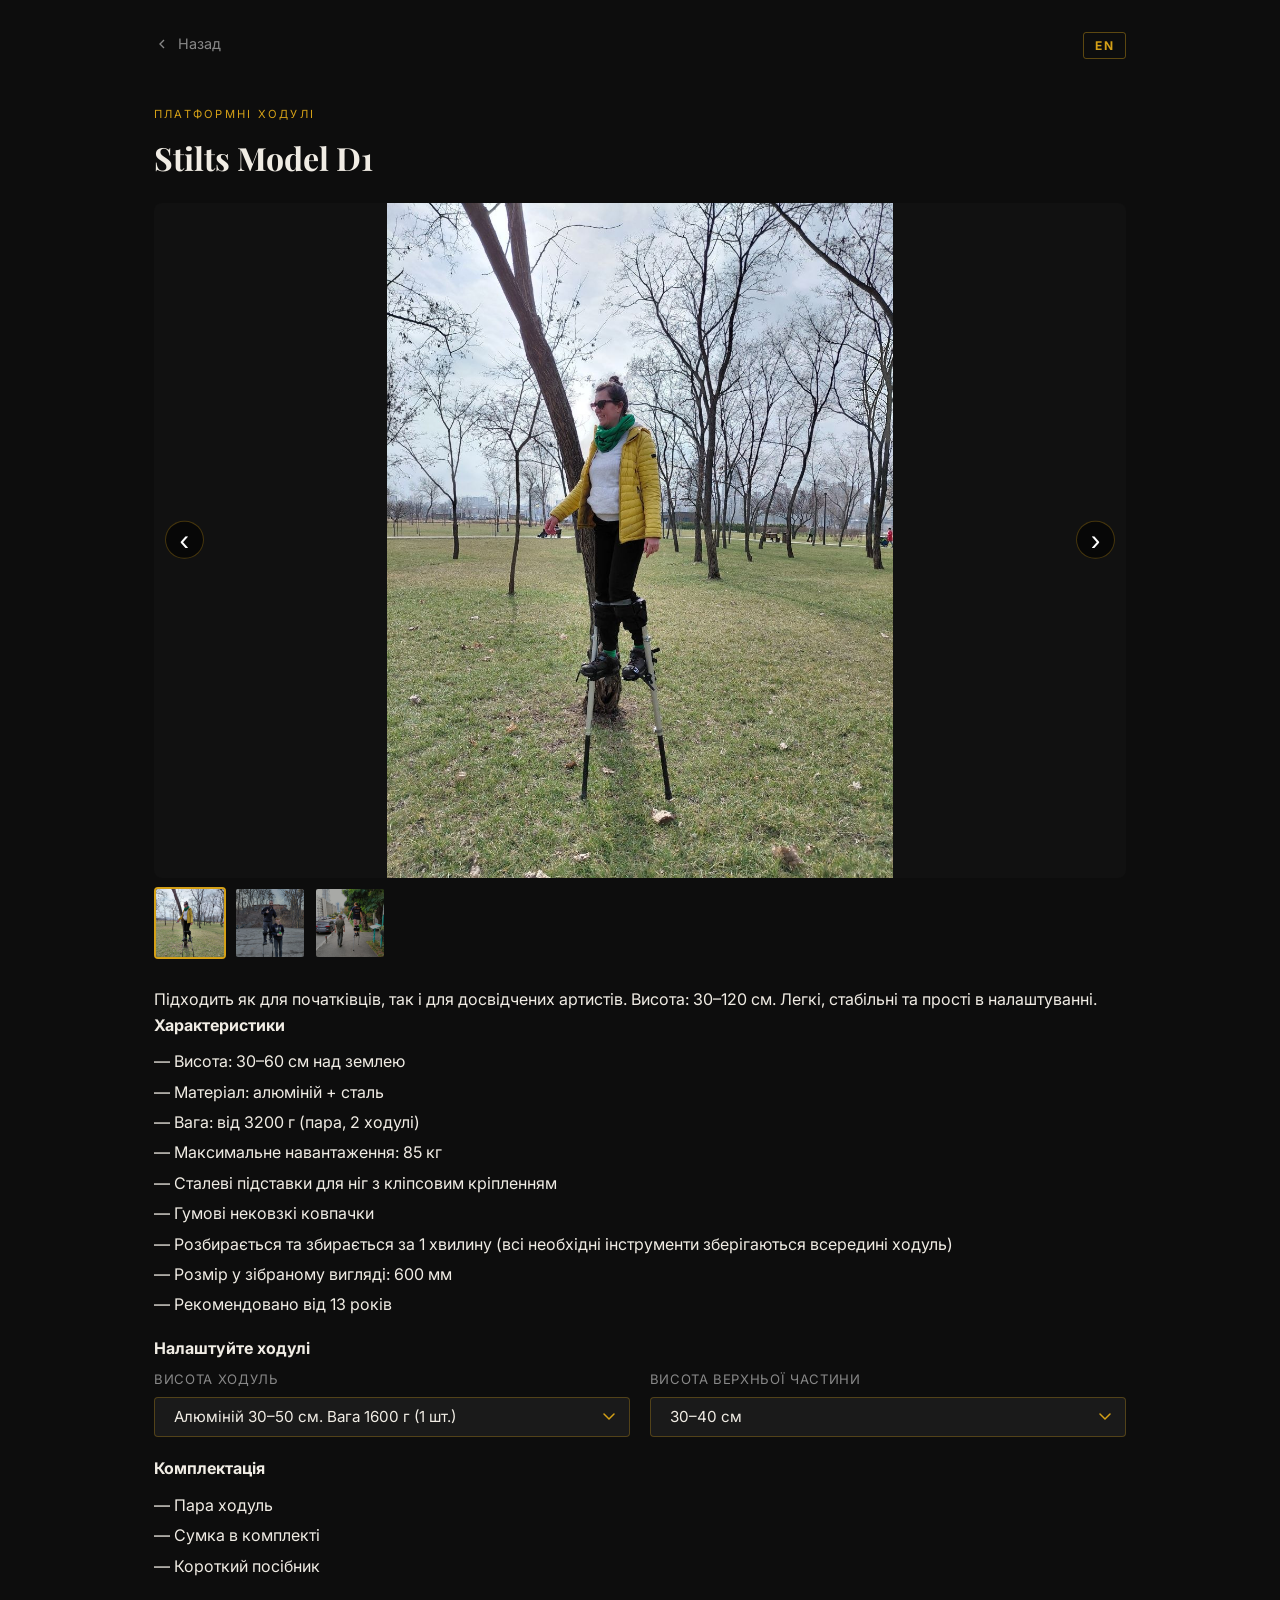
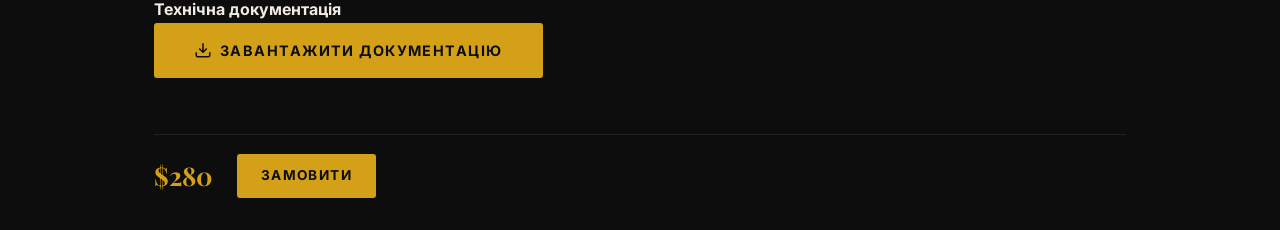
==== commit a2de9758: "Перейменувати Junior Stilts → Model D1, оновити опис і dropdown матеріалів Co-Authored-By: Claude So" ====
--- a/junior.html
+++ b/junior.html
@@ -3,7 +3,7 @@
 <head>
   <meta charset="UTF-8" />
   <meta name="viewport" content="width=device-width, initial-scale=1.0" />
-  <title>Junior Stilts — Dragon.Stilts</title>
+  <title>Model D1 — Dragon.Stilts</title>
   <link rel="preconnect" href="https://fonts.googleapis.com" />
   <link href="https://fonts.googleapis.com/css2?family=Playfair+Display:wght@700&family=Inter:wght@400;600;700&display=swap" rel="stylesheet" />
   <link rel="stylesheet" href="style.css" />
@@ -25,8 +25,8 @@
     <button id="lang-toggle" class="lang-btn">EN</button>
   </div>
 
-  <p class="product-card-tag" data-ua="Початківець" data-en="Beginner">Початківець</p>
-  <h1 style="font-family:var(--font-serif);font-size:2rem;color:var(--text);margin:0.3rem 0 1.2rem;">Junior Stilts</h1>
+  <p class="product-card-tag" data-ua="Платформні ходулі" data-en="Platform Stilts">Платформні ходулі</p>
+  <h1 style="font-family:var(--font-serif);font-size:2rem;color:var(--text);margin:0.3rem 0 1.2rem;">Stilts Model D1</h1>
 
   <div class="gallery" id="product-gallery">
     <div class="gallery-main">
@@ -41,14 +41,14 @@
     </div>
   </div>
 
-  <p data-ua="Розроблені для початківців та молодих артистів. Легкі, стабільні та прості в налаштуванні — безпечний перший крок у ходьбі на ходулях." data-en="Designed for beginners and younger performers. Lightweight, stable, and easy to adjust — a safe first step into stilt walking.">Розроблені для початківців та молодих артистів. Легкі, стабільні та прості в налаштуванні — безпечний перший крок у ходьбі на ходулях.</p>
+  <p data-ua="Підходить як для початківців, так і для досвідчених артистів. Висота: 30–120 см. Легкі, стабільні та прості в налаштуванні." data-en="Suitable for both beginners and experienced performers. Height range: 30–120 cm. Lightweight, stable, and easy to adjust.">Підходить як для початківців, так і для досвідчених артистів. Висота: 30–120 см. Легкі, стабільні та прості в налаштуванні.</p>
 
   <h4 data-ua="Характеристики" data-en="Specifications">Характеристики</h4>
   <ul style="list-style:none;margin:0.5rem 0 1rem;line-height:1.9;">
     <li data-ua="— Висота: 30–60 см над землею" data-en="— Height range: 30–60 cm above the ground">— Висота: 30–60 см над землею</li>
     <li data-ua="— Матеріал: алюміній + сталь" data-en="— Material: aluminum + steel">— Матеріал: алюміній + сталь</li>
-    <li data-ua="— Вага: 3200–3600 г (пара, 2 ходулі)" data-en="— Weight: 3200–3600 g per pair (2 stilts)">— Вага: 3200–3600 г (пара, 2 ходулі)</li>
-    <li data-ua="— Максимальне навантаження: 80 кг" data-en="— Max load: 80 kg">— Максимальне навантаження: 80 кг</li>
+    <li data-ua="— Вага: від 3200 г (пара, 2 ходулі)" data-en="— Weight: 3200+ g per pair (2 stilts)">— Вага: від 3200 г (пара, 2 ходулі)</li>
+    <li data-ua="— Максимальне навантаження: 85 кг" data-en="— Max load: 85 kg">— Максимальне навантаження: 85 кг</li>
     <li data-ua="— Сталеві підставки для ніг з кліпсовим кріпленням" data-en="— Steel foot rests with a clip fastening system">— Сталеві підставки для ніг з кліпсовим кріпленням</li>
     <li data-ua="— Гумові нековзкі ковпачки" data-en="— Rubber non-slip foot caps">— Гумові нековзкі ковпачки</li>
     <li data-ua="— Розбирається та збирається за 1 хвилину (всі необхідні інструменти зберігаються всередині ходуль)" data-en="— Disassembles and assembles in 1 minute (all necessary tools are stored inside the stilts)">— Розбирається та збирається за 1 хвилину (всі необхідні інструменти зберігаються всередині ходуль)</li>
@@ -61,8 +61,10 @@
     <div class="dropdown-group">
       <label class="dropdown-label" for="junior-height" data-ua="Висота ходуль" data-en="Stilt Height">Висота ходуль</label>
       <select class="height-select" id="junior-height">
-        <option value="0" data-ua="30–50 см. Вага 1600 г (1 шт.)" data-en="30–50 cm. Weight 1600 g (each)">30–50 см. Вага 1600 г (1 шт.)</option>
-        <option value="20" data-ua="50–90 см. Вага 1800 г (1 шт.) (+$20)" data-en="50–90 cm. Weight 1800 g (each) (+$20)">50–90 см. Вага 1800 г (1 шт.) (+$20)</option>
+        <option value="0" data-ua="Алюміній 30–50 см. Вага 1600 г (1 шт.)" data-en="Aluminum 30–50 cm. Weight 1600 g (each)">Алюміній 30–50 см. Вага 1600 г (1 шт.)</option>
+        <option value="20" data-ua="Алюміній 50–90 см. Вага 1800 г (1 шт.) (+$20)" data-en="Aluminum 50–90 cm. Weight 1800 g (each) (+$20)">Алюміній 50–90 см. Вага 1800 г (1 шт.) (+$20)</option>
+        <option value="70" data-ua="Карбон 30–50 см. Вага 1400 г (1 шт.) (+$70)" data-en="Carbon 30–50 cm. Weight 1400 g (each) (+$70)">Карбон 30–50 см. Вага 1400 г (1 шт.) (+$70)</option>
+        <option value="90" data-ua="Карбон 50–90 см. Вага 1600 г (1 шт.) (+$90)" data-en="Carbon 50–90 cm. Weight 1600 g (each) (+$90)">Карбон 50–90 см. Вага 1600 г (1 шт.) (+$90)</option>
       </select>
     </div>
     <div class="dropdown-group">
